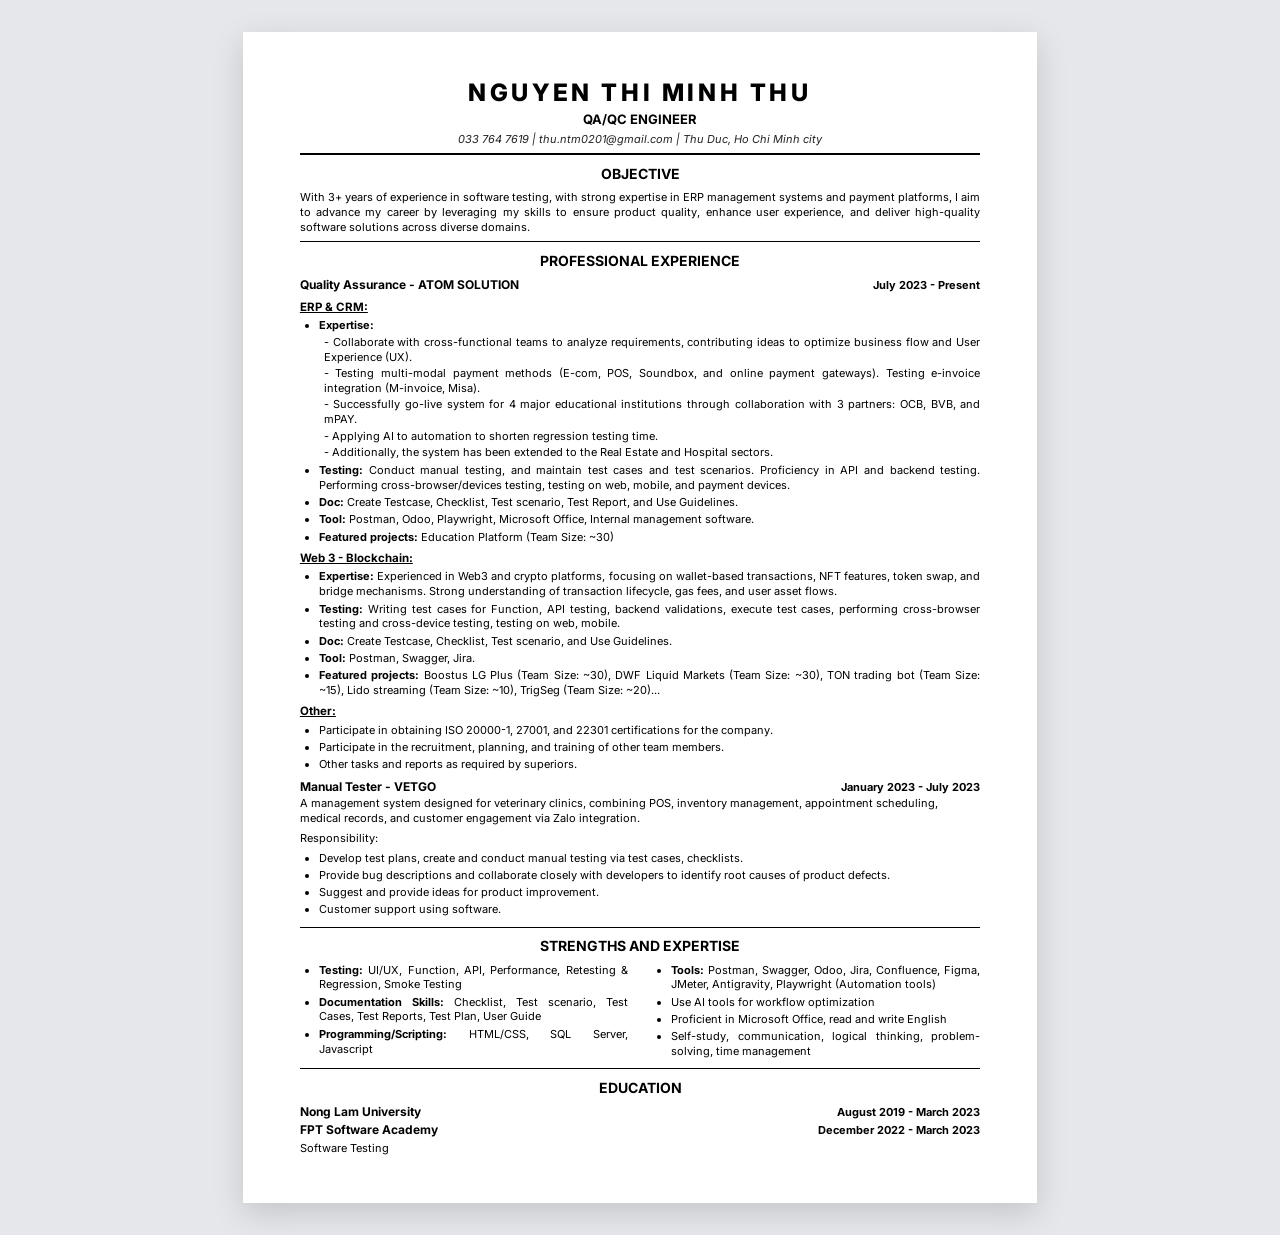
==== index.html @ 93df5d2a "init profile" ====
<!DOCTYPE html>
<html lang="en">

<head>
    <meta charset="UTF-8">
    <meta name="viewport" content="width=device-width, initial-scale=1.0">
    <title>Nguyen Thi Minh Thu - Resume</title>
    <link href="https://fonts.googleapis.com/css2?family=Inter:ital,wght@0,400;0,600;0,700;1,400&display=swap"
        rel="stylesheet">
    <link rel="stylesheet" href="styles.css">
</head>

<body>
    <div class="resume-container">
        <!-- Header -->
        <header>
            <h1>NGUYEN THI MINH THU</h1>
            <h2>QA/QC ENGINEER</h2>
            <p>033 764 7619 | thu.ntm0201@gmail.com | Thu Duc, Ho Chi Minh city</p>
        </header>

        <!-- Objective -->
        <section class="objective">
            <h3>OBJECTIVE</h3>
            <p>With 3+ years of experience in software testing, with strong expertise in <mark>ERP management
                    systems</mark> and <mark>payment platforms</mark>, I aim to advance my career by leveraging my
                skills to ensure product quality, enhance user experience, and deliver high-quality software solutions
                across diverse domains.</p>
        </section>

        <!-- Professional Experience -->
        <section class="experience">
            <h3>PROFESSIONAL EXPERIENCE</h3>

            <div class="job">
                <div class="job-header">
                    <h4>Quality Assurance - ATOM SOLUTION</h4>
                    <span class="date">July 2023 - Present</span>
                </div>

                <h5 class="underlined">ERP & CRM:</h5>
                <ul>
                    <li><strong>Expertise:</strong>
                        <ul class="sub-list">
                            <li>- Collaborate with <mark>cross-functional teams</mark> to analyze requirements, contributing ideas to optimize business flow and User
                                Experience (UX).</li>
                            <li>- Testing multi-modal payment methods (E-com, POS, Soundbox, and <mark>online payment
                                    gateways</mark>). Testing e-invoice integration (M-invoice, Misa).</li>
                            <li>- Successfully go-live system for 4 major educational institutions through collaboration
                                with 3 partners: OCB, BVB, and mPAY.</li>
                            <li>- Applying AI to automation to shorten regression testing time.</li>
                            <li>- Additionally, the system has been extended to the Real Estate and Hospital sectors.
                            </li>
                        </ul>
                    </li>
                    <li><strong>Testing:</strong> <mark>Conduct manual testing</mark>,
                        and maintain test cases and test scenarios. <mark>Proficiency in API and backend testing</mark>.
                        Performing cross-browser/devices testing, testing on web, mobile,
                        and payment devices.</li>
                    <li><strong>Doc:</strong> Create Testcase, Checklist, Test scenario, Test Report, and Use
                        Guidelines.</li>
                    <li><strong>Tool:</strong> Postman, Odoo, Playwright, Microsoft Office, Internal
                        management software.</li>
                    <li><strong>Featured projects:</strong> Education Platform (Team Size: ~30)</li>
                </ul>

                <h5 class="underlined">Web 3 - Blockchain:</h5>
                <ul>
                    <li><strong>Expertise:</strong> Experienced in Web3 and crypto platforms, focusing on wallet-based
                        transactions, NFT features, token swap, and bridge mechanisms. Strong understanding of
                        transaction lifecycle, gas fees, and user asset flows.</li>
                    <li><strong>Testing:</strong> Writing test cases for Function, <mark>API testing</mark>,
                        <mark>backend validations</mark>, execute test cases, performing cross-browser testing and
                        cross-device testing, testing on web, mobile.
                    </li>
                    <li><strong>Doc:</strong> Create Testcase, Checklist, Test scenario, and Use Guidelines.</li>
                    <li><strong>Tool:</strong> Postman, Swagger, Jira.</li>
                    <li><strong>Featured projects:</strong> Boostus LG Plus (Team Size: ~30), DWF Liquid Markets (Team
                        Size: ~30), TON trading bot (Team Size: ~15), Lido streaming (Team Size: ~10), TrigSeg (Team
                        Size: ~20)...</li>
                </ul>

                <h5 class="underlined">Other:</h5>
                <ul>
                    <li>Participate in obtaining ISO 20000-1, 27001, and 22301 certifications for the company.</li>
                    <li>Participate in the recruitment, planning, and training of other team members.</li>
                    <li>Other tasks and reports as required by superiors.</li>
                </ul>
            </div>

            <div class="job">
                <div class="job-header">
                    <h4>Manual Tester - VETGO</h4>
                    <span class="date">January 2023 - July 2023</span>
                </div>
                <p>A management system designed for veterinary clinics, combining POS, inventory management, appointment
                    scheduling, medical records, and customer engagement via Zalo integration.</p>
                <div style="margin-top: 0.3rem;">Responsibility:</div>
                <ul style="margin-top: 0.3rem;">
                    <li><mark>Develop test plans</mark>, create and <mark>conduct manual testing</mark> via test cases,
                        checklists.</li>
                    <li>Provide bug descriptions and collaborate closely with developers
                        to identify root causes of product defects.</li>
                    <li>Suggest and provide ideas for product improvement.</li>
                    <li>Customer support using software.</li>
                </ul>
            </div>
        </section>

        <!-- Strengths and Expertise -->
        <section class="strengths">
            <h3>STRENGTHS AND EXPERTISE</h3>
            <div class="two-column">
                <div class="column">
                    <ul>
                        <li><strong>Testing:</strong> UI/UX, Function, <mark>API</mark>, Performance, Retesting & Regression, Smoke Testing</li>
                        <li><strong>Documentation Skills:</strong> Checklist, Test scenario, Test Cases, Test Reports,
                            Test Plan, User Guide</li>
                        <li><strong>Programming/Scripting:</strong> HTML/CSS, SQL Server, Javascript</li>
                    </ul>
                </div>
                <div class="column">
                    <ul>
                        <li><strong>Tools:</strong> Postman, Swagger, Odoo, Jira, Confluence, Figma, JMeter,
                            Antigravity, Playwright (<mark>Automation tools</mark>)</li>
                        <li>Use AI tools for workflow optimization</li>
                        <li>Proficient in Microsoft Office, read and write English</li>
                        <li>Self-study, communication, logical thinking, problem-solving, time management</li>
                    </ul>
                </div>
            </div>
        </section>

        <!-- Education -->
        <section class="education border-none">
            <h3>EDUCATION</h3>
            <div class="job mb-0">
                <div class="job-header">
                    <h4>Nong Lam University</h4>
                    <span class="date">August 2019 - March 2023</span>
                </div>
            </div>
            <div class="job mb-0">
                <div class="job-header">
                    <div class="edu-details">
                        <h4>FPT Software Academy</h4>
                        <p style="margin-top: 0.2rem;">Software Testing</p>
                    </div>
                    <span class="date">December 2022 - March 2023</span>
                </div>
            </div>
        </section>
    </div>
    <script src="script.js"></script>
</body>

</html>
---- styles.css ----
@import url('https://fonts.googleapis.com/css2?family=Inter:wght@400;500;600;700&display=swap');

:root {
    --text-color: #000000;
    --bg-color: #ffffff;
    --a4-width: 210mm;
    --a4-height: 297mm;
}

* {
    margin: 0;
    padding: 0;
    box-sizing: border-box;
}

body {
    font-family: 'Inter', sans-serif;
    background-color: #e5e7eb;
    color: var(--text-color);
    line-height: 1.35; 
    font-size: 11px; /* "Goldilocks" size: không quá to, không quá nhỏ */
    display: flex;
    justify-content: center;
    padding: 2rem 0;
}

.resume-container {
    width: var(--a4-width);
    min-height: var(--a4-height); 
    background-color: var(--bg-color);
    padding: 12mm 15mm; 
    box-shadow: 0 10px 30px rgba(0,0,0,0.15);
    display: flex;
    flex-direction: column;
}

/* Header Styles */
header {
    text-align: center;
    margin-bottom: 0.6rem;
    padding-bottom: 0.4rem;
    border-bottom: 2px solid #000;
}

header h1 {
    font-size: 24px; 
    font-weight: 800;
    letter-spacing: 0.15em; 
    margin-bottom: 0.1rem;
    text-transform: uppercase;
}

header h2 {
    font-size: 13px;
    font-weight: 700;
    margin-bottom: 0.2rem;
}

header p {
    font-style: italic;
    font-size: 11px;
    color: #222;
}

/* Section Common Styles */
section {
    margin-bottom: 0.6rem;
    padding-bottom: 0.4rem;
    border-bottom: 1px solid #000;
}

section.border-none {
    border-bottom: none;
    margin-bottom: 0;
    padding-bottom: 0;
}

section h3 {
    text-align: center;
    font-size: 14px;
    font-weight: 700;
    text-transform: uppercase;
    margin-bottom: 0.4rem;
}

.objective p {
    text-align: justify;
    font-size: 11px;
}

/* Typography styles */
h4 {
    font-size: 12px;
    font-weight: 700;
}

h5.underlined {
    font-size: 11.5px;
    font-weight: 700;
    text-decoration: underline;
    margin-top: 0.4rem;
    margin-bottom: 0.2rem;
}

/* Job/Experience Styles */
.job {
    margin-bottom: 0.4rem;
}

.job:last-child {
    margin-bottom: 0;
}

.job-header {
    display: flex;
    justify-content: space-between;
    align-items: baseline;
    margin-bottom: 0.1rem;
}

.date {
    font-weight: 700;
    font-size: 11px;
}

/* Lists */
ul {
    list-style-type: disc;
    margin-left: 1.2rem;
    margin-bottom: 0.2rem;
}

ul li {
    margin-bottom: 0.15rem;
    text-align: justify;
}

.sub-list {
    list-style-type: none;
    margin-left: 0.3rem;
    margin-top: 0.1rem;
}

.sub-list li {
    margin-bottom: 0.1rem;
}

/* Strengths Section */
.two-column {
    display: flex;
    justify-content: space-between;
    gap: 1.5rem;
}

.column {
    flex: 1;
}

.edu-details h4 {
    margin-bottom: 0.1rem;
}

.mb-0 {
    margin-bottom: 0 !important;
}

/* Highlight styling */
mark {
    background-color: transparent;
    font-weight: inherit;
}

/* ------------- BẢN IN PDF (Print / PDF Export) ------------- */
@media print {
    @page {
        size: A4 portrait;
        margin: 0; 
    }

    body {
        padding: 0;
        background-color: white;
        display: block;
    }

    .resume-container {
        width: 100%;
        height: 297mm; /* Cố định chiều cao A4 */
        margin: 0;
        padding: 10mm 15mm; /* Khoảng cách lề tuyệt đẹp */
        box-shadow: none; 
        border: none;
        overflow: hidden; /* Cấm tuyệt đối tràn sang trang 2 */
        page-break-after: avoid; 
        page-break-inside: avoid;
    }
}
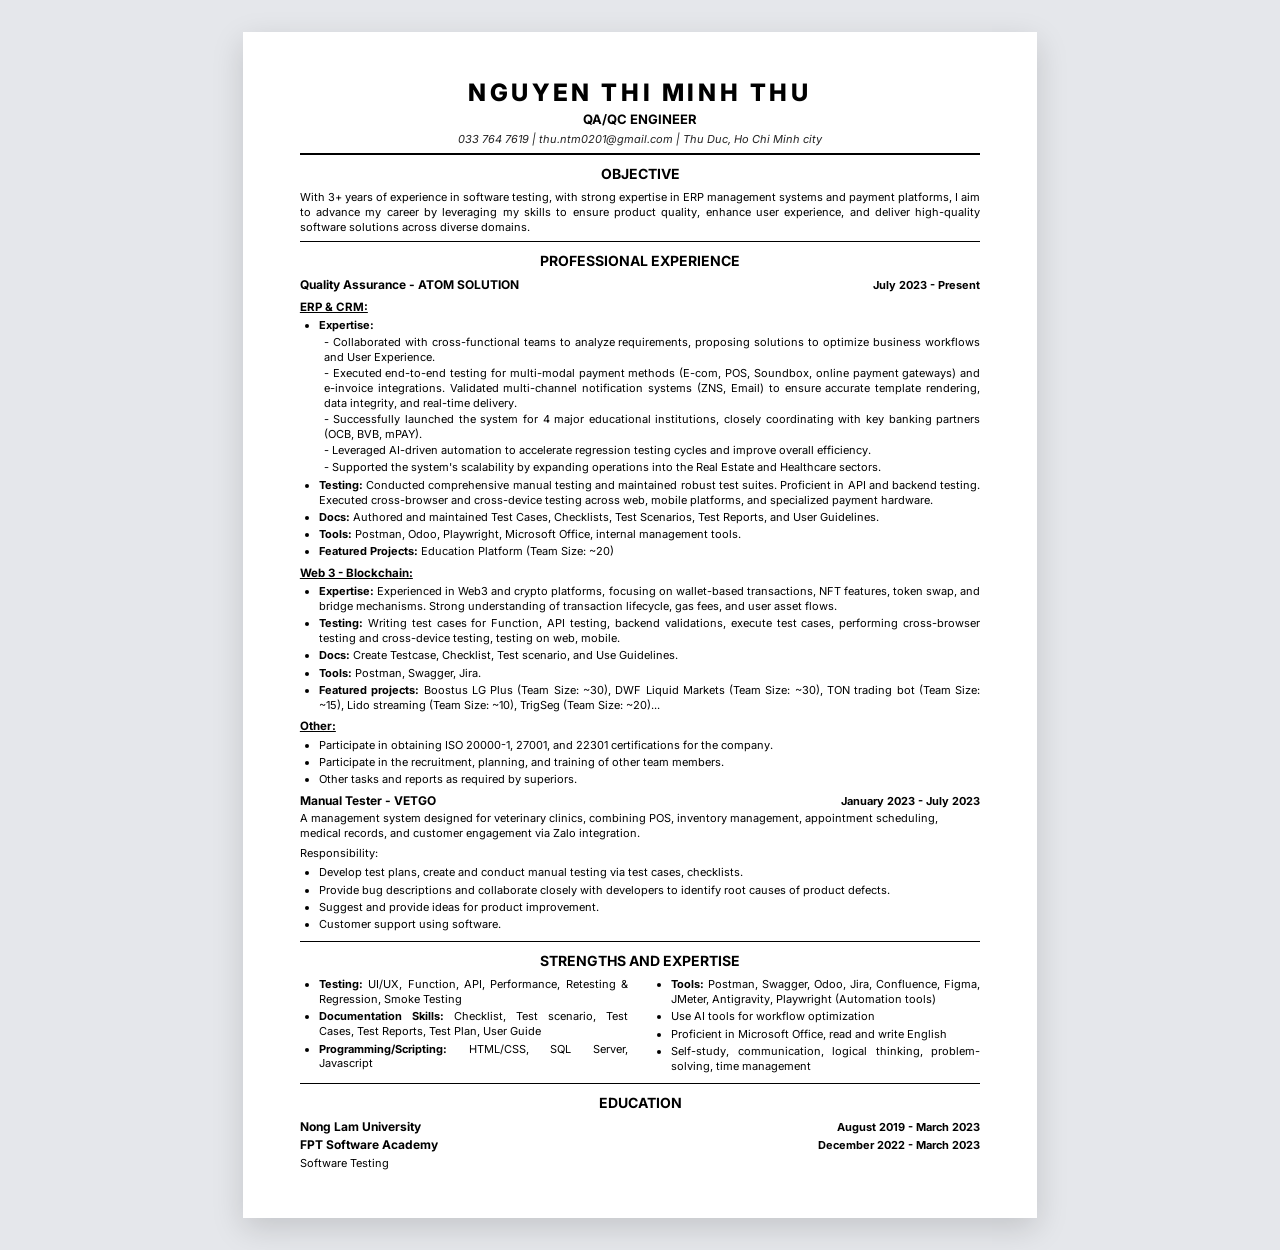
==== commit d7200ba1: "update cv" ====
--- a/index.html
+++ b/index.html
@@ -42,26 +42,29 @@
                 <ul>
                     <li><strong>Expertise:</strong>
                         <ul class="sub-list">
-                            <li>- Collaborate with <mark>cross-functional teams</mark> to analyze requirements, contributing ideas to optimize business flow and User
-                                Experience (UX).</li>
-                            <li>- Testing multi-modal payment methods (E-com, POS, Soundbox, and <mark>online payment
-                                    gateways</mark>). Testing e-invoice integration (M-invoice, Misa).</li>
-                            <li>- Successfully go-live system for 4 major educational institutions through collaboration
-                                with 3 partners: OCB, BVB, and mPAY.</li>
-                            <li>- Applying AI to automation to shorten regression testing time.</li>
-                            <li>- Additionally, the system has been extended to the Real Estate and Hospital sectors.
+                            <li>- Collaborated with <mark>cross-functional teams</mark> to analyze requirements,
+                                proposing solutions to optimize business workflows and User Experience.</li>
+                            <li>- Executed end-to-end testing for multi-modal payment methods (E-com, POS, Soundbox,
+                                <mark>online payment gateways</mark>) and e-invoice integrations. Validated
+                                multi-channel notification systems (ZNS, Email) to ensure accurate template rendering,
+                                data integrity, and real-time delivery.
                             </li>
+                            <li>- Successfully launched the system for 4 major educational institutions, closely
+                                coordinating with key banking partners (OCB, BVB, mPAY).</li>
+                            <li>- Leveraged AI-driven automation to accelerate regression testing cycles and improve
+                                overall efficiency.</li>
+                            <li>- Supported the system's scalability by expanding operations into the Real Estate and
+                                Healthcare sectors.</li>
                         </ul>
                     </li>
-                    <li><strong>Testing:</strong> <mark>Conduct manual testing</mark>,
-                        and maintain test cases and test scenarios. <mark>Proficiency in API and backend testing</mark>.
-                        Performing cross-browser/devices testing, testing on web, mobile,
-                        and payment devices.</li>
-                    <li><strong>Doc:</strong> Create Testcase, Checklist, Test scenario, Test Report, and Use
-                        Guidelines.</li>
-                    <li><strong>Tool:</strong> Postman, Odoo, Playwright, Microsoft Office, Internal
-                        management software.</li>
-                    <li><strong>Featured projects:</strong> Education Platform (Team Size: ~30)</li>
+                    <li><strong>Testing:</strong> <mark>Conducted comprehensive manual testing</mark> and maintained
+                        robust test suites. <mark>Proficient in API and backend testing</mark>. Executed cross-browser
+                        and cross-device testing across web, mobile platforms, and specialized payment hardware.</li>
+                    <li><strong>Docs:</strong> Authored and maintained Test Cases, Checklists, Test Scenarios, Test
+                        Reports, and User Guidelines.</li>
+                    <li><strong>Tools:</strong> Postman, Odoo, Playwright, Microsoft Office, internal management tools.
+                    </li>
+                    <li><strong>Featured Projects:</strong> Education Platform (Team Size: ~20)</li>
                 </ul>
 
                 <h5 class="underlined">Web 3 - Blockchain:</h5>
@@ -73,8 +76,8 @@
                         <mark>backend validations</mark>, execute test cases, performing cross-browser testing and
                         cross-device testing, testing on web, mobile.
                     </li>
-                    <li><strong>Doc:</strong> Create Testcase, Checklist, Test scenario, and Use Guidelines.</li>
-                    <li><strong>Tool:</strong> Postman, Swagger, Jira.</li>
+                    <li><strong>Docs:</strong> Create Testcase, Checklist, Test scenario, and Use Guidelines.</li>
+                    <li><strong>Tools:</strong> Postman, Swagger, Jira.</li>
                     <li><strong>Featured projects:</strong> Boostus LG Plus (Team Size: ~30), DWF Liquid Markets (Team
                         Size: ~30), TON trading bot (Team Size: ~15), Lido streaming (Team Size: ~10), TrigSeg (Team
                         Size: ~20)...</li>
@@ -113,7 +116,8 @@
             <div class="two-column">
                 <div class="column">
                     <ul>
-                        <li><strong>Testing:</strong> UI/UX, Function, <mark>API</mark>, Performance, Retesting & Regression, Smoke Testing</li>
+                        <li><strong>Testing:</strong> UI/UX, Function, <mark>API</mark>, Performance, Retesting &
+                            Regression, Smoke Testing</li>
                         <li><strong>Documentation Skills:</strong> Checklist, Test scenario, Test Cases, Test Reports,
                             Test Plan, User Guide</li>
                         <li><strong>Programming/Scripting:</strong> HTML/CSS, SQL Server, Javascript</li>
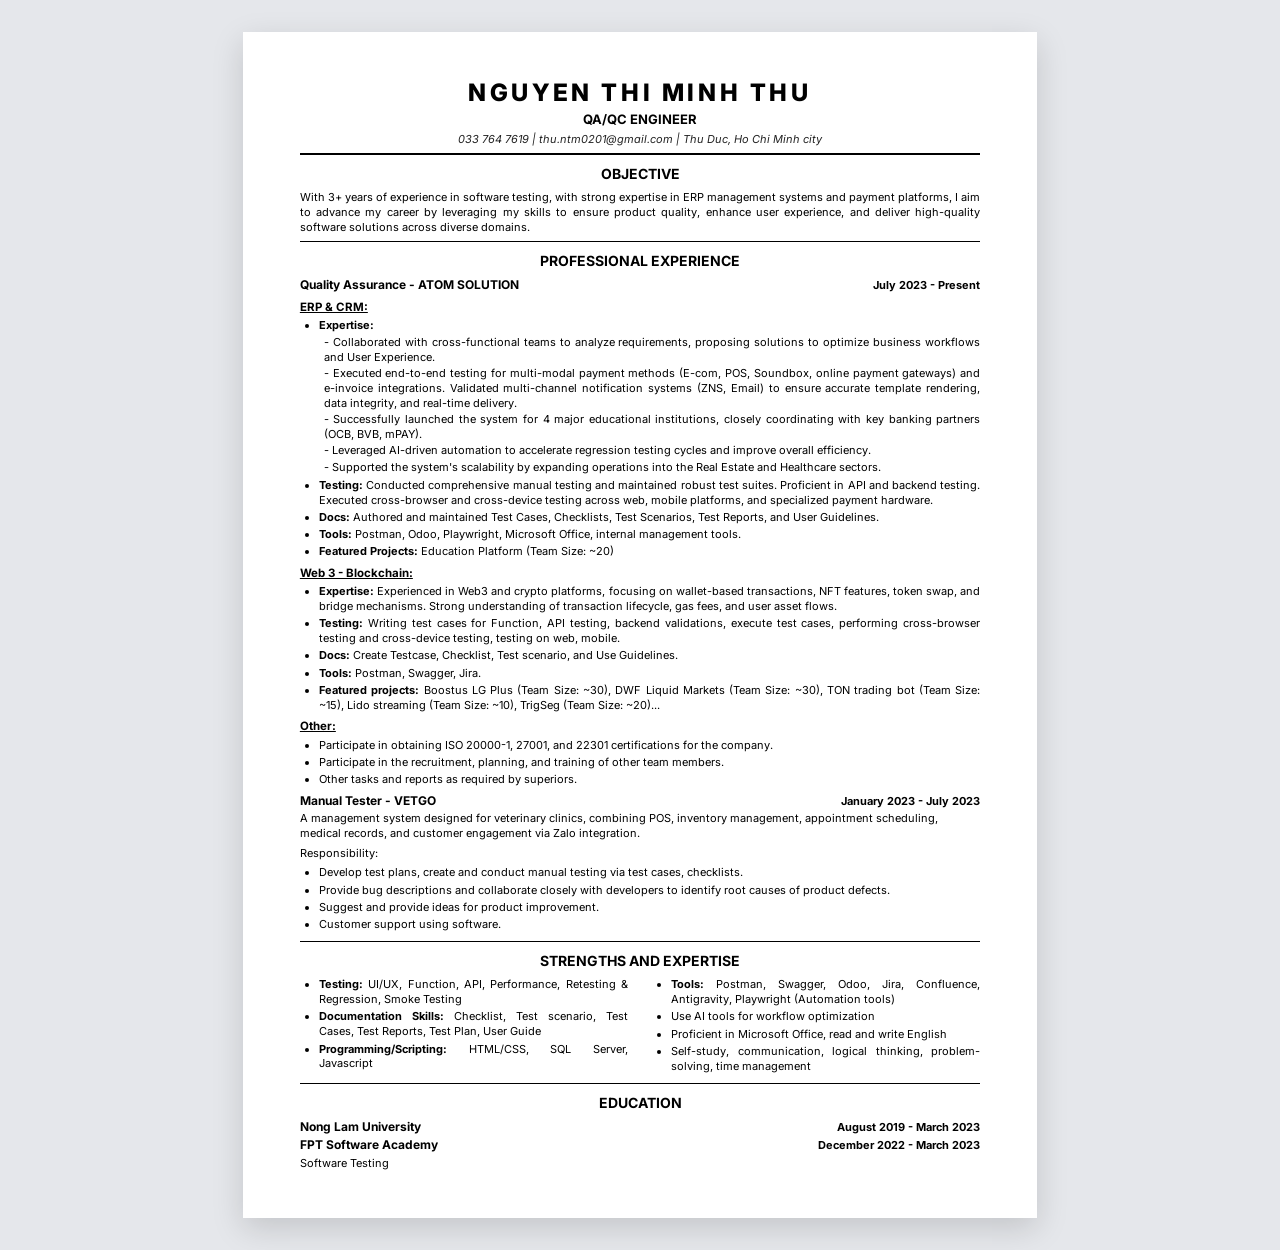
==== commit e4358d99: "CV ver2" ====
--- a/index.html
+++ b/index.html
@@ -125,7 +125,7 @@
                 </div>
                 <div class="column">
                     <ul>
-                        <li><strong>Tools:</strong> Postman, Swagger, Odoo, Jira, Confluence, Figma, JMeter,
+                        <li><strong>Tools:</strong> Postman, Swagger, Odoo, Jira, Confluence,
                             Antigravity, Playwright (<mark>Automation tools</mark>)</li>
                         <li>Use AI tools for workflow optimization</li>
                         <li>Proficient in Microsoft Office, read and write English</li>
